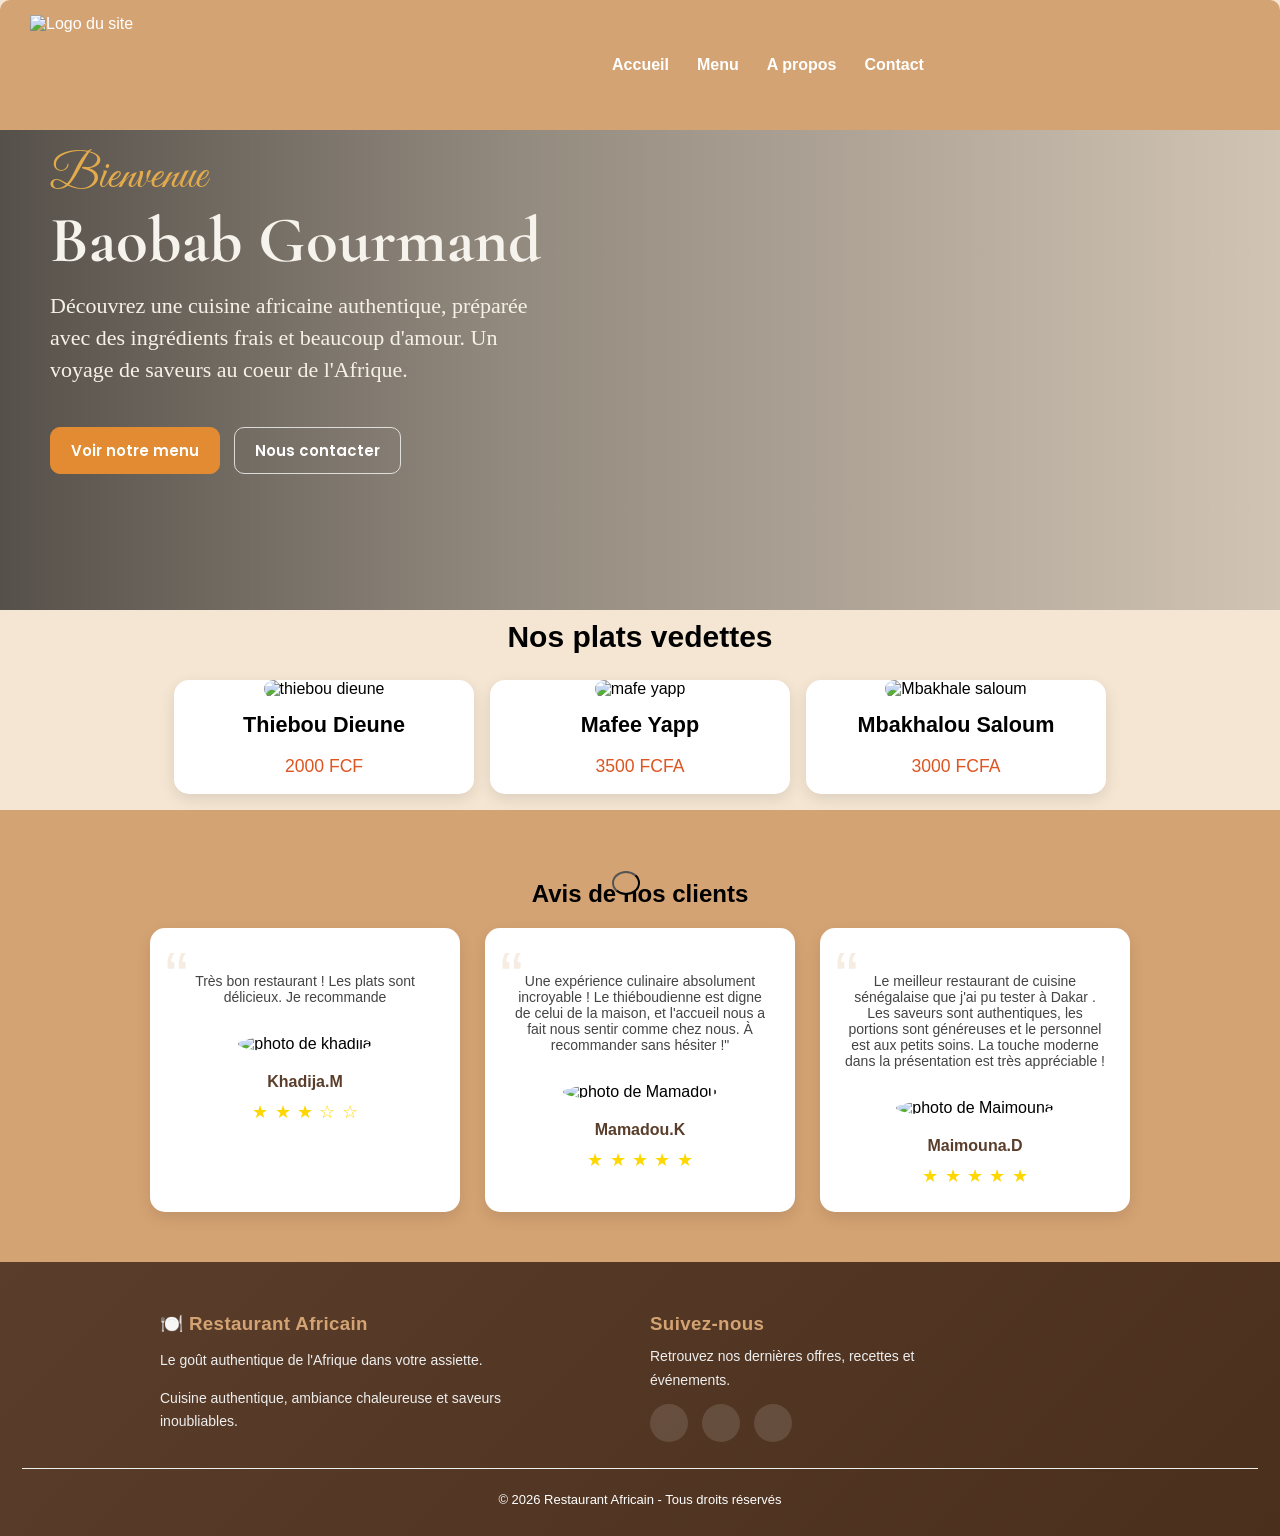
==== index.html @ 463baeea "Add files via upload" ====
<!DOCTYPE html>
<html lang="fr">
<head>
    <meta charset="UTF-8">
    <link rel="stylesheet" href="index.css">
    <link rel="preconnect" href="https://fonts.googleapis.com">
    <link rel="preconnect" href="https://fonts.gstatic.com" crossorigin>
    <link href="https://fonts.googleapis.com/css2?family=Cormorant+Garamond:wght@500;600;700&family=Poppins:wght@400;500;600&family=Great+Vibes&display=swap" rel="stylesheet">
    <meta name="viewport" content="width=device-width, initial-scale=1.0">
    <link href="https://fonts.googleapis.com/icon?family=Material+Icons" rel="stylesheet">
    <title>Restaurant Africain</title>
</head>
<body> 
    <header class="header">
        <div class="logo">
            <img src="images/logo.png" alt="Logo du site"/>
	</div> 
    <nav>
        <a href="index.html">Accueil</a>
        <a href="menu.html">Menu</a>
        <a href="about.html">A propos</a>
        <a href="contact.html">Contact</a>
    </nav>
    </header> 
    <section class="conteneur">
        <div class="presentation">
        <p class="pres">Bienvenue</p>
        <h1 class="pres1">Baobab Gourmand</h1>
        <p class="pres2">Découvrez une cuisine africaine authentique, préparée avec des ingrédients frais et beaucoup d'amour. Un voyage de saveurs au coeur de l'Afrique.</p>
        <div class="hero-actions">
            <a href="menu.html" class="btn-hero btn-primaire">Voir notre menu</a>
            <a href="contact.html" class="btn-hero btn-secondaire">Nous contacter</a>
        </div>
        </div>
    </section>

    <section class="vedettes">
    <h2>Nos plats vedettes</h2>
    <div class="plats">
        <div class="plat">
            <img src="images/thieb.jpg" alt="thiebou dieune">
            <h3>Thiebou Dieune</h3>
            <p>2000 FCF</p>
        </div>

        <div class="plat">
            <img src="images/mafee.jpg" alt="mafe yapp">
            <h3>Mafee Yapp</h3>
            <p>3500 FCFA</p>
        </div>

        <div class="plat">
            <img src="images/mbakhale.jpg" alt="Mbakhale saloum">
            <h3>Mbakhalou Saloum</h3>
            <p>3000 FCFA</p>
        </div>
    </div>
</section>
 <section class="temoignages">
    <h2>Avis de nos clients</h2>

    <div class="container-avis">

        <div class="avis">
            <span class="guillemet">“</span>
            <p>Très bon restaurant ! Les plats sont délicieux. Je recommande</p>
            <img src="images/khadija.jpg" alt="photo de khadija">
            <h4>Khadija.M</h4>
            <div class="etoiles">
               <span>★</span>
               <span>★</span>
               <span>★</span>
               <span>☆</span>
               <span>☆</span>
        </div>
        </div>
        <div class="avis">
            <span class="guillemet">“</span>
            <p>Une expérience culinaire absolument incroyable !
               Le thiéboudienne est digne de celui de la maison, 
               et l'accueil nous a fait nous sentir comme chez nous.
               À recommander sans hésiter !"</p>
            <img src="images/mamadou.jpg" alt="photo de Mamadou">
            <h4>Mamadou.K</h4>
            <div class="etoiles">
                <span>★</span>
                <span>★</span>
                <span>★</span>
                <span>★</span>
               <span>★</span>
          </div>
        </div>
        <div class="avis">
            <span class="guillemet">“</span>
            <p>Le meilleur restaurant de cuisine sénégalaise que j'ai pu tester à Dakar
              . Les saveurs sont authentiques, les portions sont généreuses et le personnel est aux petits soins.
               La touche moderne dans la présentation est très appréciable !</p>
            <img src="images/maimouna.jpg" alt="photo de Maimouna">
            <h4>Maimouna.D</h4>
             <div class="etoiles">
               <span>★</span>
               <span>★</span>
               <span>★</span>
              <span>★</span>
              <span>★</span>
             </div>   
        </div>
    </div>
</section>
<footer class="footer">
  <div class="footer-container footer-small">

    <div class="footer-box footer-brand">
      <h3>🍽️ Restaurant Africain</h3>
      <p>Le goût authentique de l'Afrique dans votre assiette.</p>
      <p class="footer-tagline">Cuisine authentique, ambiance chaleureuse et saveurs inoubliables.</p>
    </div>

    <div class="footer-box footer-social-box">
      <h3>Suivez-nous</h3>
      <p class="footer-social-text">Retrouvez nos dernières offres, recettes et événements.</p>
      <div class="footer-social footer-social-row">
        <a href="#" aria-label="Instagram"><i class="fa-brands fa-instagram"></i></a>
        <a href="#" aria-label="TikTok"><i class="fa-brands fa-tiktok"></i></a>
        <a href="#" aria-label="WhatsApp"><i class="fa-brands fa-whatsapp"></i></a>
      </div>
    </div>
  </div>

  <div class="footer-bottom">
    <p>© 2026 Restaurant Africain - Tous droits réservés</p>
  </div>
 <button id="btnTop" aria-label="Retour en haut">
    <i class="bi bi-arrow-up"></i>
  </button>
</footer>
<script src="js/script.js"></script>
</body>
</html>
---- index.css ----
.header{
    display:flex;
    align-items: center;
    padding: 15px 30px;
    background-color: #d4a373;
    color: white;
    border-radius: 10px  10px 0px 0px;
    min-height: 70px;
    gap: 16px;
    flex-wrap: wrap;
}
body {
    margin: 0;
    font-family: Arial, sans-serif;
   background-color: #f5e6d3;
}
header .logo img {
    height: 100px; 
    width: 250px;
    display: block;
}

.header nav {
    display: flex;
    gap: 28px;
    position: absolute;
    left: 60%;
    transform: translateX(-50%);
}
.header a {
    color: white;
    text-decoration: none;
    font-weight: 600;
}
.pres {
    margin: 0 0 10px;
    color: #e3ab4b;
    font-family: "Great Vibes", cursive;
    font-size: 46px;
    line-height: 1;
    opacity: 0;
    transform: translateY(30px);
    animation: presentation 0.8s ease forwards;
    animation-delay: 0s;
}

.pres1 {
    margin: 0;
    color: #f6f2ec;
    font-family: "Cormorant Garamond", serif;
    font-size: 65px;
    font-weight: 700;
    line-height: 0.95;
    opacity: 0;
    transform: translateY(30px);
    animation: presentation 0.8s ease forwards;
    animation-delay: 0.4s;
}

.pres2 {
    margin-top: 18px;
    color: #f6f1e8;
    max-width: 520px;
    font-family: Georgia, 'Times New Roman', Times, serif;
    font-size: 22px;
    line-height: 1.45;
    opacity: 0;
    transform: translateY(30px);
    animation: presentation 0.8s ease forwards;
    animation-delay: 0.8s;
}

.presentation {
    display: flex;
    flex-direction: column;
    align-items: flex-start;
    justify-content: center;
}

.hero-actions {
    display: flex;
    align-items: center;
    gap: 14px;
    margin-top: 20px;
    opacity: 0;
    transform: translateY(20px);
    animation: presentation 0.8s ease forwards;
    animation-delay: 1s;
}

.btn-hero {
    display: inline-block;
    text-decoration: none;
    font-family: "Poppins", sans-serif;
    font-size: 15px;
    font-weight: 600;
    padding: 11px 20px;
    border-radius: 10px;
    transition: transform 0.2s ease, background-color 0.2s ease, color 0.2s ease;
}

.btn-primaire {
    background: #e28b32;
    color: #ffffff;
    border: 1px solid #e28b32;
}

.btn-secondaire {
    background: transparent;
    color: #ffffff;
    border: 1px solid rgba(255, 255, 255, 0.75);
}

.btn-hero:hover {
    transform: translateY(-1px);
}

.btn-primaire:hover {
    background: #c77526;
    border-color: #c77526;
}

.btn-secondaire:hover {
    background: rgba(255, 255, 255, 0.15);
}

@keyframes presentation {
    to {
        opacity: 1;
        transform: translateY(0);
    }
}
h1{
  font-size: 50px;
}

.header a{
    color: white;
    text-decoration: none;
    margin-left: 0;
    font-weight: 600;

}


.vedettes {
 margin-top: 10px;

}

.vedettes h2 {
    text-align: center;
    font-size: 30px;
    margin-bottom: 12px;
  margin-top:10px;
  margin-bottom: 10px;
}

.conteneur{
    background-image: url("images/plat.jpg");
    background-size: cover;
    background-position: center;
    display: flex;
    color: white;
    position: relative;
    height: 480px;
}
.conteneur::before {
    content: "";
    position: absolute;
    inset: 0;
    background: linear-gradient(90deg, rgba(0, 0, 0, 0.65) 0%, rgba(0, 0, 0, 0.4) 40%, rgba(0, 0, 0, 0.15) 100%);
}
.presentation{
    position: absolute;
    z-index: 1;
    margin-left: 50px;
    margin-top: 24px;
    max-width: 500px;
}


.vedettes .plats {
 display: flex;
    justify-content: center;
    gap: 16px;
    flex-wrap: wrap;  
    padding: 16px;
  
}

.vedettes .plat {
  background-color:white;
  width: 300px;
  border-radius: 15px;
  box-shadow: 0 5px 15px rgba(0,0,0,0.1);
  text-align: center;
  overflow: hidden;
  transition: transform 0.3s;

}
.plat:hover {
  transform: scale(1.05);
}

.vedettes .plat img {
    width: 100%;
    height: 350px;
    object-fit: cover;
    border-radius: 10px;
}

.vedettes .plat h3 {
    font-size: 1.35rem;
    margin-top: 14px;
    margin-bottom: 6px;
}

.vedettes .plat p {
    font-size: 1.1rem;
}

.plat img {
    width: 100%;
    height: 150px;
    object-fit: cover;
    border-radius: 10px;
}

.plat p {
    color: #d52f;
}

.temoignages {
  background-color:#d4a373;
  padding: 50px 20px;
  text-align: center;
}

.avis-section h2 {
  font-size: 30px;
  color: #5a3e2b;
}

.container-avis {
  display: flex;
  justify-content: center;
  gap: 25px;
  flex-wrap: wrap;
}

.avis {
  background: #fff;
  width: 260px;
  padding: 25px;
  border-radius: 15px;
  box-shadow: 0 6px 15px rgba(0,0,0,0.1);
  position: relative;
  transition: transform 0.3s;
}

.avis:hover {
  transform: translateY(-8px);
}

.guillemet {
  font-size: 70px;
  color: #d4a373;
  position: absolute;
  top: 10px;
  left: 15px;
  opacity: 0.2;
}
.avis p {
  font-size: 14px;
  color: #444;
  margin: 20px 0;
}

.avis img {
  width: 60px;
  height: 60px;
  border-radius: 50%;
  object-fit: cover;
  margin: 10px 0;
}

.avis h4 {
  color: #5a3e2b;
  margin: 10px 0;
}

.etoiles span {
  color: gold;
  font-size: 18px;
  margin: 0 1px;
}

.about-section,
.contact-section {
  padding: 40px 20px;
}

.container {
  max-width: 900px;
  margin: 0 auto;
}

@media (max-width: 768px) {
  .header {
    justify-content: center;
    text-align: center;
  }

  h1 {
    margin-right: 0;
    width: 100%;
  }

  nav {
    justify-content: center;
    gap: 8px;
  }

  a {
    margin-left: 0;
  }

  .bienvenue {
    font-size: 34px;
  }
}

.footer {
  background: linear-gradient(135deg, #5a3e2b 0%, #4a2f1c 100%);
  color: white;
  padding: 32px 22px 16px;
}

.footer-container {
  display: flex;
  justify-content: space-between;
  align-items: flex-start;
  flex-wrap: wrap;
  gap: 20px;
  max-width: 960px;
  margin: 0 auto;
}

.footer-box {
  flex: 1 1 280px;
  min-width: 240px;
}

.footer-box h3 {
  margin-bottom: 10px;
  color: #d4a373;
  letter-spacing: 0.02em;
}

.footer-box p,
.footer-box a {
  font-size: 14px;
  color: #eee;
  text-decoration: none;
}

.footer-brand p {
  max-width: 420px;
  line-height: 1.7;
}

.footer-tagline {
  margin-top: 12px;
  color: #f0d2a0;
  font-size: 13px;
  line-height: 1.6;
}

.footer-social-text {
  margin: 0 0 12px;
  max-width: 320px;
  line-height: 1.7;
  color: #f1d9ad;
}

.footer-box ul {
  list-style: none;
  padding: 0;
}

.footer-box li {
  margin: 5px 0;
}

.footer-box a:hover {
  color: #d4a373;
}

.footer-social {
  display: flex;
  align-items: center;
  gap: 14px;
}

.footer-social-row {
  justify-content: flex-start;
}

.footer-social a {
  display: inline-flex;
  align-items: center;
  justify-content: center;
  width: 38px;
  height: 38px;
  border-radius: 50%;
  background: rgba(255, 255, 255, 0.12);
  color: #eee;
  text-decoration: none;
  font-size: 1.1rem;
  transition: background 0.2s ease, transform 0.2s ease;
}

.footer-social a i {
  font-size: 1rem;
}

.footer-social a:hover {
  background: rgba(255, 255, 255, 0.22);
  color: #fff;
  transform: translateY(-1px);
}

.footer-bottom {
  text-align: center;
  margin-top: 20px;
  border-top: 1px solid #eee;
  padding-top: 10px;
  font-size: 13px;
}
#btnTop {
    position: fixed;
    bottom: 5px;
    right: 50%;
    background: #d4a373;
    padding: 10px 12px;
    border-radius: 50%;
    cursor: pointer;
    font-size: 25px;
    
}
#btnTop.visible {opacity: 1; visibility: visible;}
#btnTop:hover{ background: #d4a373;
  transform: translatey(-4px);
}
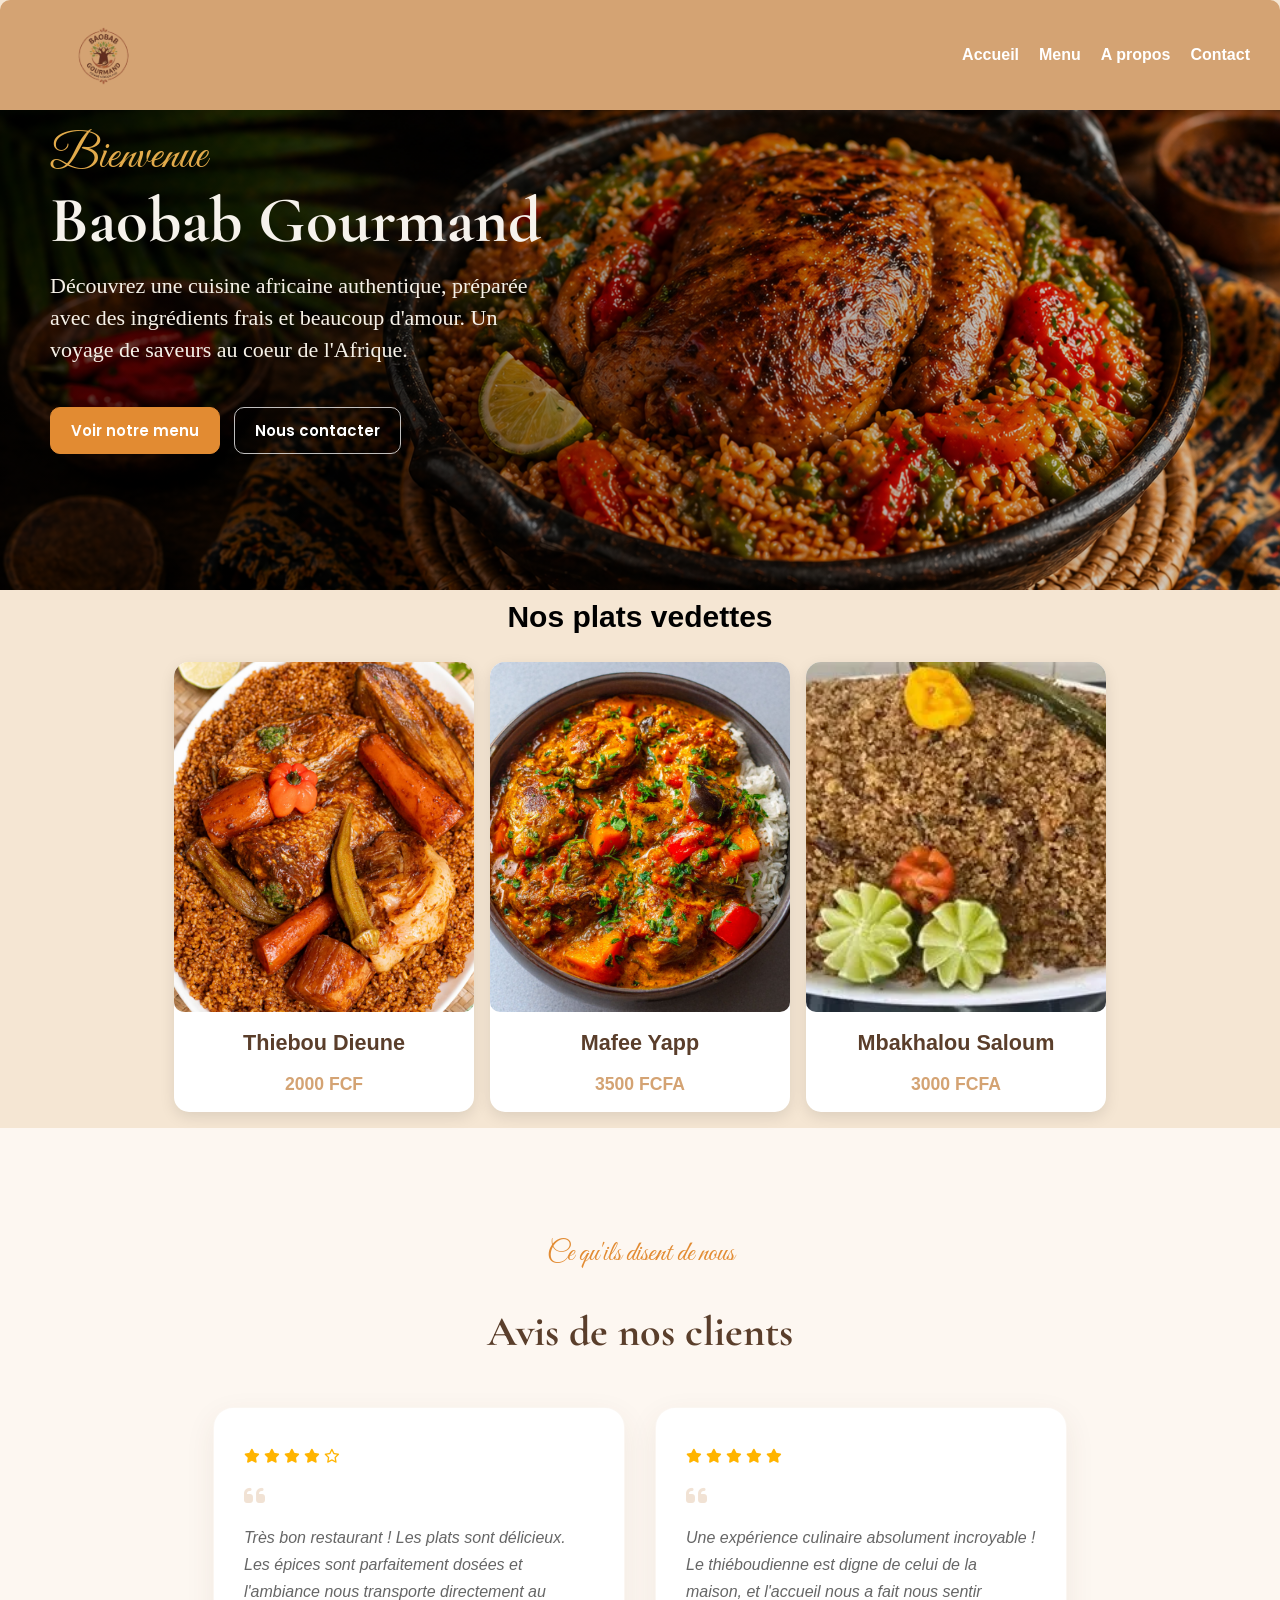
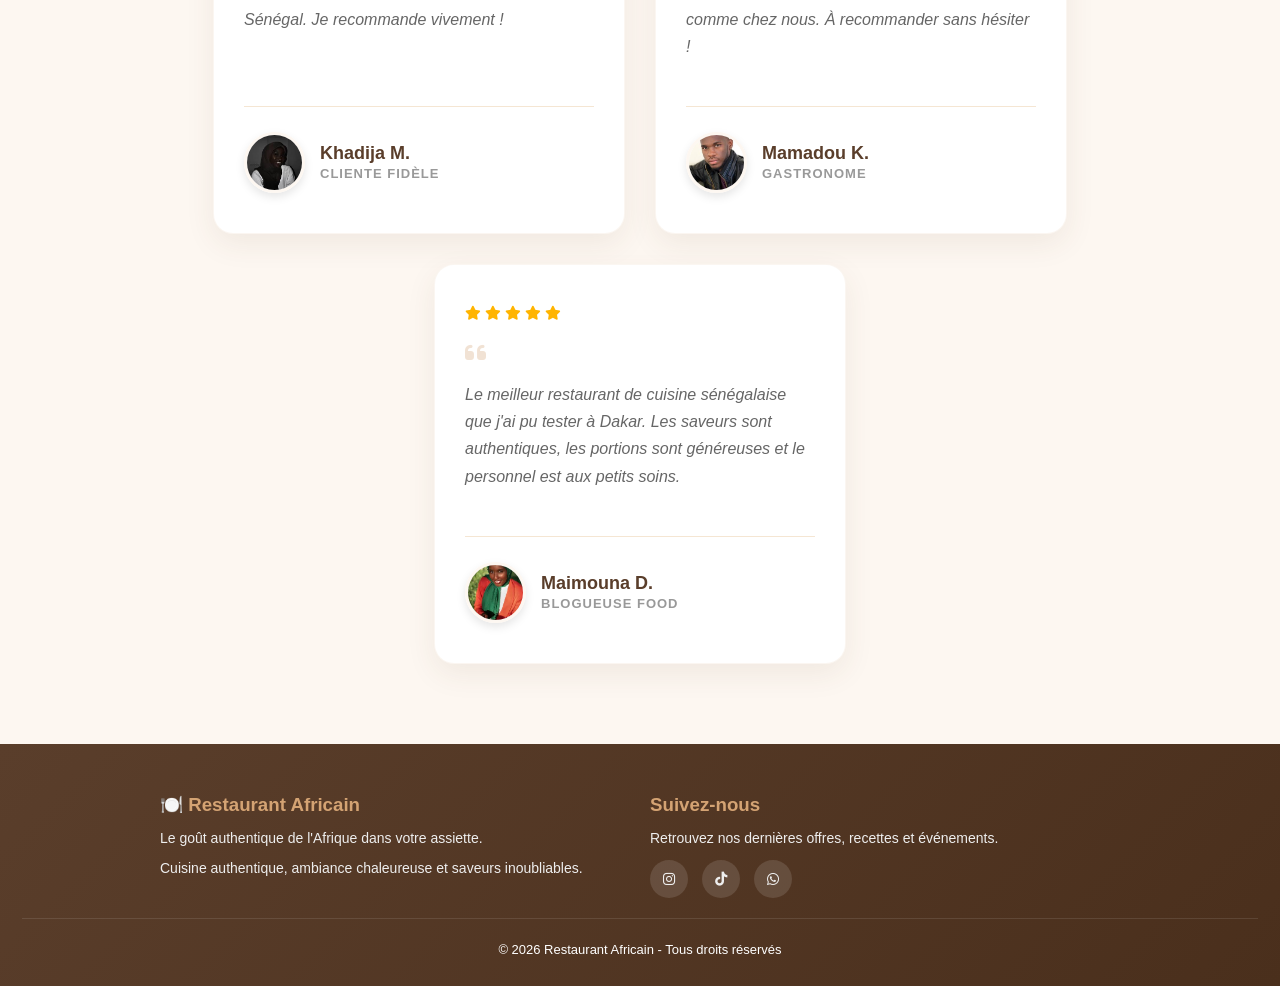
==== commit 990997f2: "fixing all" ====
--- a/index.html
+++ b/index.html
@@ -6,6 +6,8 @@
     <link rel="preconnect" href="https://fonts.googleapis.com">
     <link rel="preconnect" href="https://fonts.gstatic.com" crossorigin>
     <link href="https://fonts.googleapis.com/css2?family=Cormorant+Garamond:wght@500;600;700&family=Poppins:wght@400;500;600&family=Great+Vibes&display=swap" rel="stylesheet">
+    <link rel="stylesheet" href="https://cdnjs.cloudflare.com/ajax/libs/font-awesome/6.5.1/css/all.min.css">
+    <link rel="stylesheet" href="https://cdn.jsdelivr.net/npm/bootstrap-icons@1.11.3/font/bootstrap-icons.min.css">
     <meta name="viewport" content="width=device-width, initial-scale=1.0">
     <link href="https://fonts.googleapis.com/icon?family=Material+Icons" rel="stylesheet">
     <title>Restaurant Africain</title>
@@ -13,7 +15,7 @@
 <body> 
     <header class="header">
         <div class="logo">
-            <img src="images/logo.png" alt="Logo du site"/>
+            <img src="logo.png" alt="Logo du site"/>
 	</div> 
     <nav>
         <a href="index.html">Accueil</a>
@@ -38,72 +40,95 @@
     <h2>Nos plats vedettes</h2>
     <div class="plats">
         <div class="plat">
-            <img src="images/thieb.jpg" alt="thiebou dieune">
+            <img src="thieb.jpg" alt="thiebou dieune">
             <h3>Thiebou Dieune</h3>
             <p>2000 FCF</p>
         </div>
 
         <div class="plat">
-            <img src="images/mafee.jpg" alt="mafe yapp">
+            <img src="mafee.jpg" alt="mafe yapp">
             <h3>Mafee Yapp</h3>
             <p>3500 FCFA</p>
         </div>
 
         <div class="plat">
-            <img src="images/mbakhale.jpg" alt="Mbakhale saloum">
+            <img src="mbakhale.jpg" alt="Mbakhale saloum">
             <h3>Mbakhalou Saloum</h3>
             <p>3000 FCFA</p>
         </div>
     </div>
 </section>
  <section class="temoignages">
-    <h2>Avis de nos clients</h2>
+    <div class="container">
+        <p class="section-subtitle">Ce qu'ils disent de nous</p>
+        <h2 class="section-title">Avis de nos clients</h2>
+        
+        <div class="container-avis">
+            <!-- Avis 1 -->
+            <div class="avis-card">
+                <div class="avis-stars">
+                    <i class="fas fa-star"></i>
+                    <i class="fas fa-star"></i>
+                    <i class="fas fa-star"></i>
+                    <i class="fas fa-star"></i>
+                    <i class="far fa-star"></i>
+                </div>
+                <div class="avis-content">
+                    <i class="fas fa-quote-left"></i>
+                    <p>Très bon restaurant ! Les plats sont délicieux. Les épices sont parfaitement dosées et l'ambiance nous transporte directement au Sénégal. Je recommande vivement !</p>
+                </div>
+                <div class="avis-author">
+                    <img src="khadija.jpg" alt="Khadija M.">
+                    <div class="author-info">
+                        <h4>Khadija M.</h4>
+                        <span>Cliente fidèle</span>
+                    </div>
+                </div>
+            </div>
 
-    <div class="container-avis">
+            <!-- Avis 2 -->
+            <div class="avis-card">
+                <div class="avis-stars">
+                    <i class="fas fa-star"></i>
+                    <i class="fas fa-star"></i>
+                    <i class="fas fa-star"></i>
+                    <i class="fas fa-star"></i>
+                    <i class="fas fa-star"></i>
+                </div>
+                <div class="avis-content">
+                    <i class="fas fa-quote-left"></i>
+                    <p>Une expérience culinaire absolument incroyable ! Le thiéboudienne est digne de celui de la maison, et l'accueil nous a fait nous sentir comme chez nous. À recommander sans hésiter !</p>
+                </div>
+                <div class="avis-author">
+                    <img src="mamadou.jpg" alt="Mamadou K.">
+                    <div class="author-info">
+                        <h4>Mamadou K.</h4>
+                        <span>Gastronome</span>
+                    </div>
+                </div>
+            </div>
 
-        <div class="avis">
-            <span class="guillemet">“</span>
-            <p>Très bon restaurant ! Les plats sont délicieux. Je recommande</p>
-            <img src="images/khadija.jpg" alt="photo de khadija">
-            <h4>Khadija.M</h4>
-            <div class="etoiles">
-               <span>★</span>
-               <span>★</span>
-               <span>★</span>
-               <span>☆</span>
-               <span>☆</span>
-        </div>
-        </div>
-        <div class="avis">
-            <span class="guillemet">“</span>
-            <p>Une expérience culinaire absolument incroyable !
-               Le thiéboudienne est digne de celui de la maison, 
-               et l'accueil nous a fait nous sentir comme chez nous.
-               À recommander sans hésiter !"</p>
-            <img src="images/mamadou.jpg" alt="photo de Mamadou">
-            <h4>Mamadou.K</h4>
-            <div class="etoiles">
-                <span>★</span>
-                <span>★</span>
-                <span>★</span>
-                <span>★</span>
-               <span>★</span>
-          </div>
-        </div>
-        <div class="avis">
-            <span class="guillemet">“</span>
-            <p>Le meilleur restaurant de cuisine sénégalaise que j'ai pu tester à Dakar
-              . Les saveurs sont authentiques, les portions sont généreuses et le personnel est aux petits soins.
-               La touche moderne dans la présentation est très appréciable !</p>
-            <img src="images/maimouna.jpg" alt="photo de Maimouna">
-            <h4>Maimouna.D</h4>
-             <div class="etoiles">
-               <span>★</span>
-               <span>★</span>
-               <span>★</span>
-              <span>★</span>
-              <span>★</span>
-             </div>   
+            <!-- Avis 3 -->
+            <div class="avis-card">
+                <div class="avis-stars">
+                    <i class="fas fa-star"></i>
+                    <i class="fas fa-star"></i>
+                    <i class="fas fa-star"></i>
+                    <i class="fas fa-star"></i>
+                    <i class="fas fa-star"></i>
+                </div>
+                <div class="avis-content">
+                    <i class="fas fa-quote-left"></i>
+                    <p>Le meilleur restaurant de cuisine sénégalaise que j'ai pu tester à Dakar. Les saveurs sont authentiques, les portions sont généreuses et le personnel est aux petits soins.</p>
+                </div>
+                <div class="avis-author">
+                    <img src="maimouna.jpg" alt="Maimouna D.">
+                    <div class="author-info">
+                        <h4>Maimouna D.</h4>
+                        <span>Blogueuse Food</span>
+                    </div>
+                </div>
+            </div>
         </div>
     </div>
 </section>
@@ -134,6 +159,6 @@
     <i class="bi bi-arrow-up"></i>
   </button>
 </footer>
-<script src="js/script.js"></script>
+<script src="script.js"></script>
 </body>
 </html>
--- a/index.css
+++ b/index.css
@@ -1,37 +1,44 @@
-.header{
-    display:flex;
+.header {
+    display: flex;
+    justify-content: space-between;
     align-items: center;
     padding: 15px 30px;
     background-color: #d4a373;
     color: white;
-    border-radius: 10px  10px 0px 0px;
+    border-radius: 10px 10px 0px 0px;
     min-height: 70px;
     gap: 16px;
     flex-wrap: wrap;
 }
+
 body {
     margin: 0;
     font-family: Arial, sans-serif;
-   background-color: #f5e6d3;
-}
+    background-color: #f5e6d3;
+}
+
 header .logo img {
-    height: 100px; 
-    width: 250px;
+    height: 80px;
+    width: auto;
     display: block;
 }
 
 .header nav {
     display: flex;
-    gap: 28px;
-    position: absolute;
-    left: 60%;
-    transform: translateX(-50%);
-}
+    gap: 20px;
+}
+
 .header a {
     color: white;
     text-decoration: none;
     font-weight: 600;
-}
+    transition: color 0.3s;
+}
+
+.header a:hover {
+    color: #5a3e2b;
+}
+
 .pres {
     margin: 0 0 10px;
     color: #e3ab4b;
@@ -130,34 +137,20 @@
         transform: translateY(0);
     }
 }
-h1{
-  font-size: 50px;
-}
-
-.header a{
-    color: white;
-    text-decoration: none;
-    margin-left: 0;
-    font-weight: 600;
-
-}
-
 
 .vedettes {
  margin-top: 10px;
-
 }
 
 .vedettes h2 {
     text-align: center;
     font-size: 30px;
     margin-bottom: 12px;
-  margin-top:10px;
-  margin-bottom: 10px;
+    margin-top:10px;
 }
 
 .conteneur{
-    background-image: url("images/plat.jpg");
+    background-image: url("plat.jpg");
     background-size: cover;
     background-position: center;
     display: flex;
@@ -165,13 +158,15 @@
     position: relative;
     height: 480px;
 }
+
 .conteneur::before {
     content: "";
     position: absolute;
     inset: 0;
     background: linear-gradient(90deg, rgba(0, 0, 0, 0.65) 0%, rgba(0, 0, 0, 0.4) 40%, rgba(0, 0, 0, 0.15) 100%);
 }
-.presentation{
+
+.presentation {
     position: absolute;
     z-index: 1;
     margin-left: 50px;
@@ -179,28 +174,26 @@
     max-width: 500px;
 }
 
-
 .vedettes .plats {
- display: flex;
+    display: flex;
     justify-content: center;
     gap: 16px;
     flex-wrap: wrap;  
     padding: 16px;
-  
 }
 
 .vedettes .plat {
-  background-color:white;
-  width: 300px;
-  border-radius: 15px;
-  box-shadow: 0 5px 15px rgba(0,0,0,0.1);
-  text-align: center;
-  overflow: hidden;
-  transition: transform 0.3s;
-
-}
+    background-color: white;
+    width: 300px;
+    border-radius: 15px;
+    box-shadow: 0 5px 15px rgba(0,0,0,0.1);
+    text-align: center;
+    overflow: hidden;
+    transition: transform 0.3s;
+}
+
 .plat:hover {
-  transform: scale(1.05);
+    transform: scale(1.05);
 }
 
 .vedettes .plat img {
@@ -214,242 +207,261 @@
     font-size: 1.35rem;
     margin-top: 14px;
     margin-bottom: 6px;
+    color: #5a3e2b;
 }
 
 .vedettes .plat p {
     font-size: 1.1rem;
-}
-
-.plat img {
-    width: 100%;
-    height: 150px;
+    color: #d4a373;
+    font-weight: bold;
+}
+.temoignages {
+    background-color: #fdf7f1;
+    padding: 80px 20px;
+    text-align: center;
+}
+
+.section-subtitle {
+    font-family: "Great Vibes", cursive;
+    font-size: 28px;
+    color: #e28b32;
+    margin-bottom: 5px;
+}
+
+.section-title {
+    font-family: "Cormorant Garamond", serif;
+    font-size: 42px;
+    color: #5a3e2b;
+    margin-bottom: 50px;
+    font-weight: 700;
+}
+
+.container-avis {
+    display: flex;
+    justify-content: center;
+    gap: 30px;
+    flex-wrap: wrap;
+    max-width: 1200px;
+    margin: 0 auto;
+}
+
+.avis-card {
+    background: #ffffff;
+    width: 350px;
+    padding: 40px 30px;
+    border-radius: 20px;
+    box-shadow: 0 10px 30px rgba(90, 62, 43, 0.08);
+    display: flex;
+    flex-direction: column;
+    text-align: left;
+    transition: all 0.4s cubic-bezier(0.175, 0.885, 0.32, 1.275);
+    position: relative;
+    border: 1px solid rgba(212, 163, 115, 0.1);
+}
+
+.avis-card:hover {
+    transform: translateY(-12px);
+    box-shadow: 0 20px 40px rgba(90, 62, 43, 0.12);
+    border-color: #d4a373;
+}
+
+.avis-stars {
+    color: #ffb400;
+    margin-bottom: 20px;
+    font-size: 14px;
+}
+
+.avis-content {
+    flex-grow: 1;
+    margin-bottom: 30px;
+    position: relative;
+}
+
+.avis-content i {
+    font-size: 24px;
+    color: #d4a373;
+    opacity: 0.3;
+    margin-bottom: 15px;
+    display: block;
+}
+
+.avis-content p {
+    font-size: 16px;
+    line-height: 1.7;
+    color: #666;
+    font-style: italic;
+}
+
+.avis-author {
+    display: flex;
+    align-items: center;
+    gap: 15px;
+    padding-top: 25px;
+    border-top: 1px solid #f5e6d3;
+}
+
+.avis-author img {
+    width: 55px;
+    height: 55px;
+    border-radius: 50%;
     object-fit: cover;
-    border-radius: 10px;
-}
-
-.plat p {
-    color: #d52f;
-}
-
-.temoignages {
-  background-color:#d4a373;
-  padding: 50px 20px;
-  text-align: center;
-}
-
-.avis-section h2 {
-  font-size: 30px;
-  color: #5a3e2b;
-}
-
-.container-avis {
-  display: flex;
-  justify-content: center;
-  gap: 25px;
-  flex-wrap: wrap;
-}
-
-.avis {
-  background: #fff;
-  width: 260px;
-  padding: 25px;
-  border-radius: 15px;
-  box-shadow: 0 6px 15px rgba(0,0,0,0.1);
-  position: relative;
-  transition: transform 0.3s;
-}
-
-.avis:hover {
-  transform: translateY(-8px);
-}
-
-.guillemet {
-  font-size: 70px;
-  color: #d4a373;
-  position: absolute;
-  top: 10px;
-  left: 15px;
-  opacity: 0.2;
-}
-.avis p {
-  font-size: 14px;
-  color: #444;
-  margin: 20px 0;
-}
-
-.avis img {
-  width: 60px;
-  height: 60px;
-  border-radius: 50%;
-  object-fit: cover;
-  margin: 10px 0;
-}
-
-.avis h4 {
-  color: #5a3e2b;
-  margin: 10px 0;
-}
-
-.etoiles span {
-  color: gold;
-  font-size: 18px;
-  margin: 0 1px;
-}
-
-.about-section,
-.contact-section {
-  padding: 40px 20px;
-}
-
-.container {
-  max-width: 900px;
-  margin: 0 auto;
+    border: 3px solid #fdf7f1;
+    box-shadow: 0 4px 10px rgba(0,0,0,0.1);
+}
+
+.author-info h4 {
+    margin: 0;
+    color: #5a3e2b;
+    font-size: 18px;
+    font-weight: 700;
+}
+
+.author-info span {
+    font-size: 13px;
+    color: #999;
+    text-transform: uppercase;
+    letter-spacing: 1px;
+    font-weight: 600;
 }
 
 @media (max-width: 768px) {
-  .header {
-    justify-content: center;
-    text-align: center;
-  }
-
-  h1 {
-    margin-right: 0;
-    width: 100%;
-  }
-
-  nav {
-    justify-content: center;
-    gap: 8px;
-  }
-
-  a {
-    margin-left: 0;
-  }
-
-  .bienvenue {
-    font-size: 34px;
-  }
+    .section-title {
+        font-size: 34px;
+    }
+    .avis-card {
+        width: 100%;
+        max-width: 400px;
+    }
+}
+
+    max-width: 900px;
+    margin: 0 auto;
+}
+
+@media (max-width: 768px) {
+    .header {
+        flex-direction: column;
+        padding: 15px;
+    }
+
+    .header nav {
+        width: 100%;
+        justify-content: center;
+        gap: 15px;
+    }
+
+    .presentation {
+        margin-left: 20px;
+        margin-right: 20px;
+    }
+
+    .pres1 {
+        font-size: 45px;
+    }
+
+    .pres2 {
+        font-size: 18px;
+    }
+
+    .vedettes .plat {
+        width: 100%;
+    }
 }
 
 .footer {
-  background: linear-gradient(135deg, #5a3e2b 0%, #4a2f1c 100%);
-  color: white;
-  padding: 32px 22px 16px;
+    background: linear-gradient(135deg, #5a3e2b 0%, #4a2f1c 100%);
+    color: white;
+    padding: 32px 22px 16px;
 }
 
 .footer-container {
-  display: flex;
-  justify-content: space-between;
-  align-items: flex-start;
-  flex-wrap: wrap;
-  gap: 20px;
-  max-width: 960px;
-  margin: 0 auto;
+    display: flex;
+    justify-content: space-between;
+    align-items: flex-start;
+    flex-wrap: wrap;
+    gap: 20px;
+    max-width: 960px;
+    margin: 0 auto;
 }
 
 .footer-box {
-  flex: 1 1 280px;
-  min-width: 240px;
+    flex: 1 1 280px;
+    min-width: 240px;
 }
 
 .footer-box h3 {
-  margin-bottom: 10px;
-  color: #d4a373;
-  letter-spacing: 0.02em;
+    margin-bottom: 10px;
+    color: #d4a373;
 }
 
 .footer-box p,
 .footer-box a {
-  font-size: 14px;
-  color: #eee;
-  text-decoration: none;
-}
-
-.footer-brand p {
-  max-width: 420px;
-  line-height: 1.7;
-}
-
-.footer-tagline {
-  margin-top: 12px;
-  color: #f0d2a0;
-  font-size: 13px;
-  line-height: 1.6;
-}
-
-.footer-social-text {
-  margin: 0 0 12px;
-  max-width: 320px;
-  line-height: 1.7;
-  color: #f1d9ad;
-}
-
-.footer-box ul {
-  list-style: none;
-  padding: 0;
-}
-
-.footer-box li {
-  margin: 5px 0;
-}
-
-.footer-box a:hover {
-  color: #d4a373;
+    font-size: 14px;
+    color: #eee;
+    text-decoration: none;
 }
 
 .footer-social {
-  display: flex;
-  align-items: center;
-  gap: 14px;
-}
-
-.footer-social-row {
-  justify-content: flex-start;
+    display: flex;
+    align-items: center;
+    gap: 14px;
 }
 
 .footer-social a {
-  display: inline-flex;
-  align-items: center;
-  justify-content: center;
-  width: 38px;
-  height: 38px;
-  border-radius: 50%;
-  background: rgba(255, 255, 255, 0.12);
-  color: #eee;
-  text-decoration: none;
-  font-size: 1.1rem;
-  transition: background 0.2s ease, transform 0.2s ease;
-}
-
-.footer-social a i {
-  font-size: 1rem;
+    display: inline-flex;
+    align-items: center;
+    justify-content: center;
+    width: 38px;
+    height: 38px;
+    border-radius: 50%;
+    background: rgba(255, 255, 255, 0.12);
+    color: #eee;
+    text-decoration: none;
+    transition: all 0.3s;
 }
 
 .footer-social a:hover {
-  background: rgba(255, 255, 255, 0.22);
-  color: #fff;
-  transform: translateY(-1px);
+    background: rgba(255, 255, 255, 0.22);
+    color: #fff;
+    transform: translateY(-1px);
 }
 
 .footer-bottom {
-  text-align: center;
-  margin-top: 20px;
-  border-top: 1px solid #eee;
-  padding-top: 10px;
-  font-size: 13px;
-}
+    text-align: center;
+    margin-top: 20px;
+    border-top: 1px solid rgba(255,255,255,0.1);
+    padding-top: 10px;
+    font-size: 13px;
+}
+
 #btnTop {
     position: fixed;
-    bottom: 5px;
-    right: 50%;
+    bottom: 20px;
+    right: 20px;
     background: #d4a373;
-    padding: 10px 12px;
+    color: white;
+    width: 45px;
+    height: 45px;
+    border: none;
     border-radius: 50%;
     cursor: pointer;
-    font-size: 25px;
-    
-}
-#btnTop.visible {opacity: 1; visibility: visible;}
-#btnTop:hover{ background: #d4a373;
-  transform: translatey(-4px);
-} 
+    font-size: 20px;
+    display: flex;
+    align-items: center;
+    justify-content: center;
+    box-shadow: 0 4px 10px rgba(0,0,0,0.2);
+    opacity: 0;
+    visibility: hidden;
+    transition: all 0.3s;
+    z-index: 1000;
+}
+
+#btnTop.visible {
+    opacity: 1;
+    visibility: visible;
+}
+
+#btnTop:hover {
+    background: #5a3e2b;
+    transform: translateY(-4px);
+}
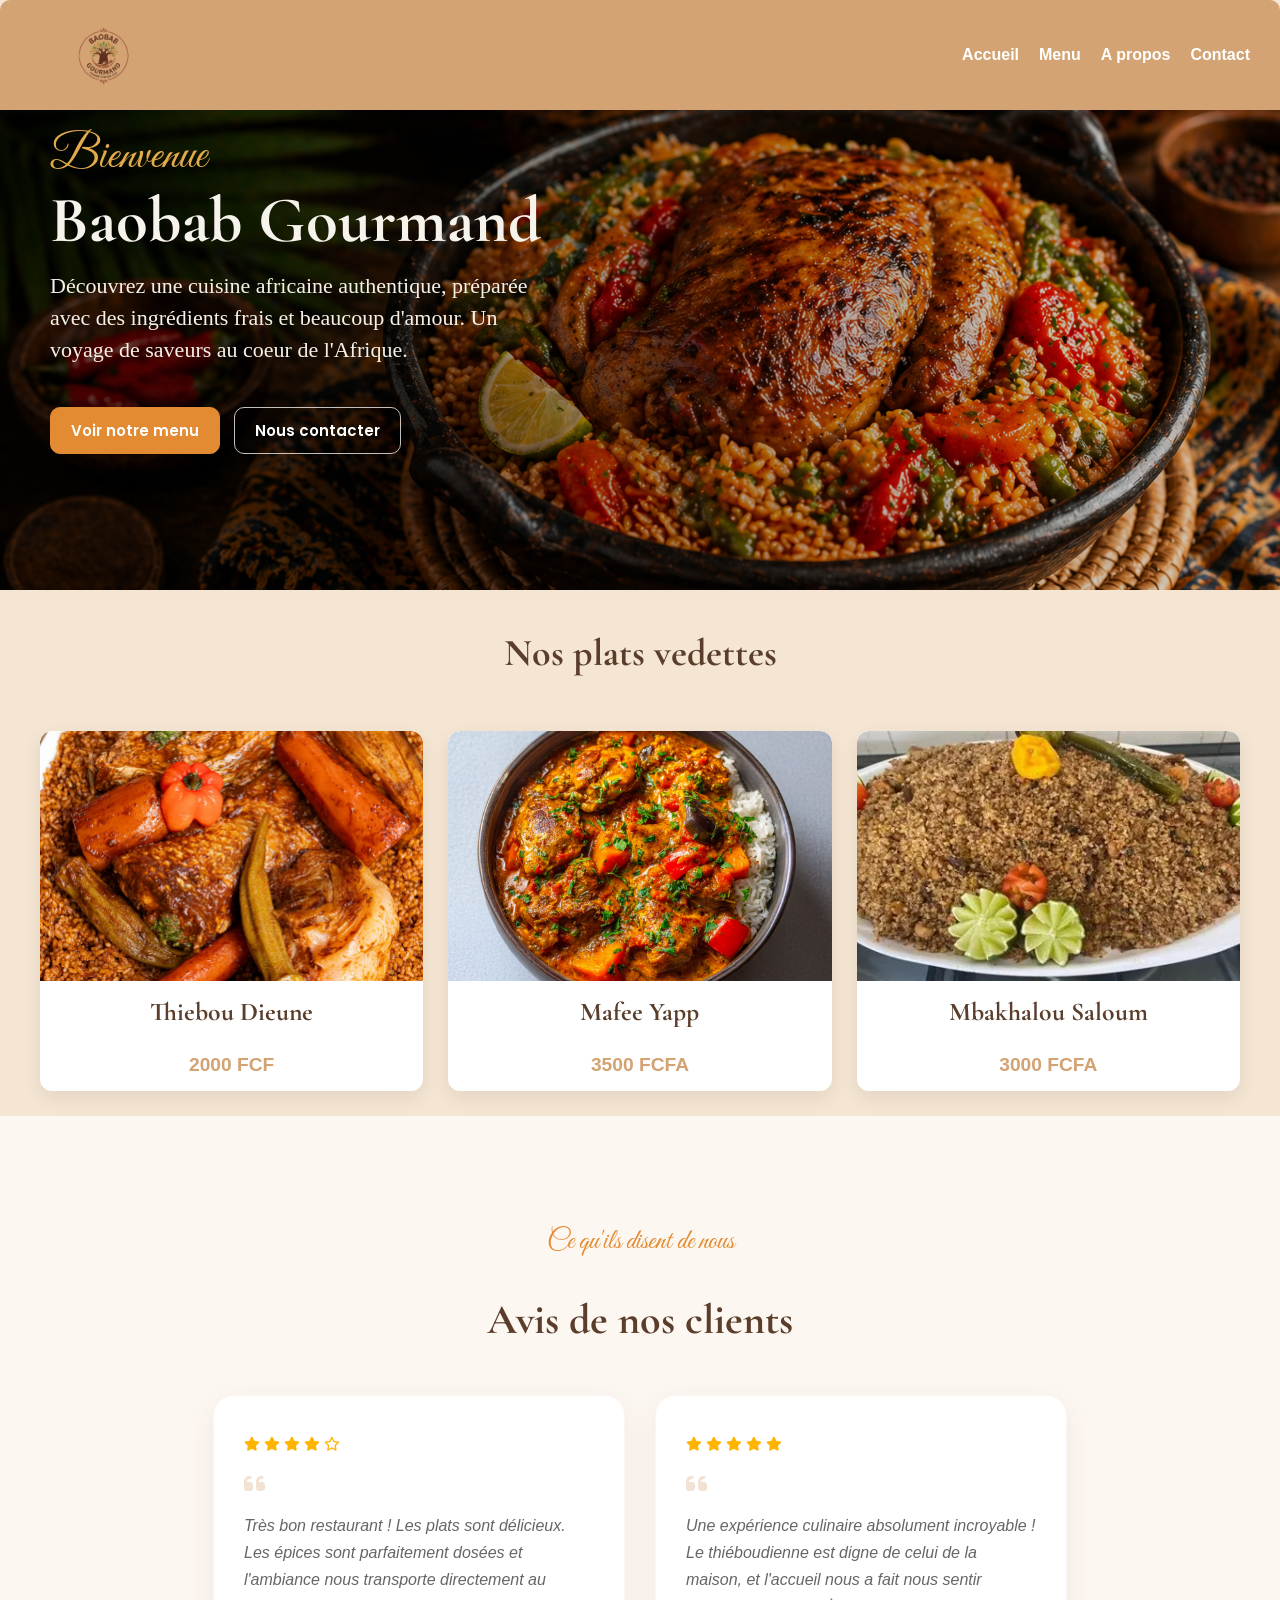
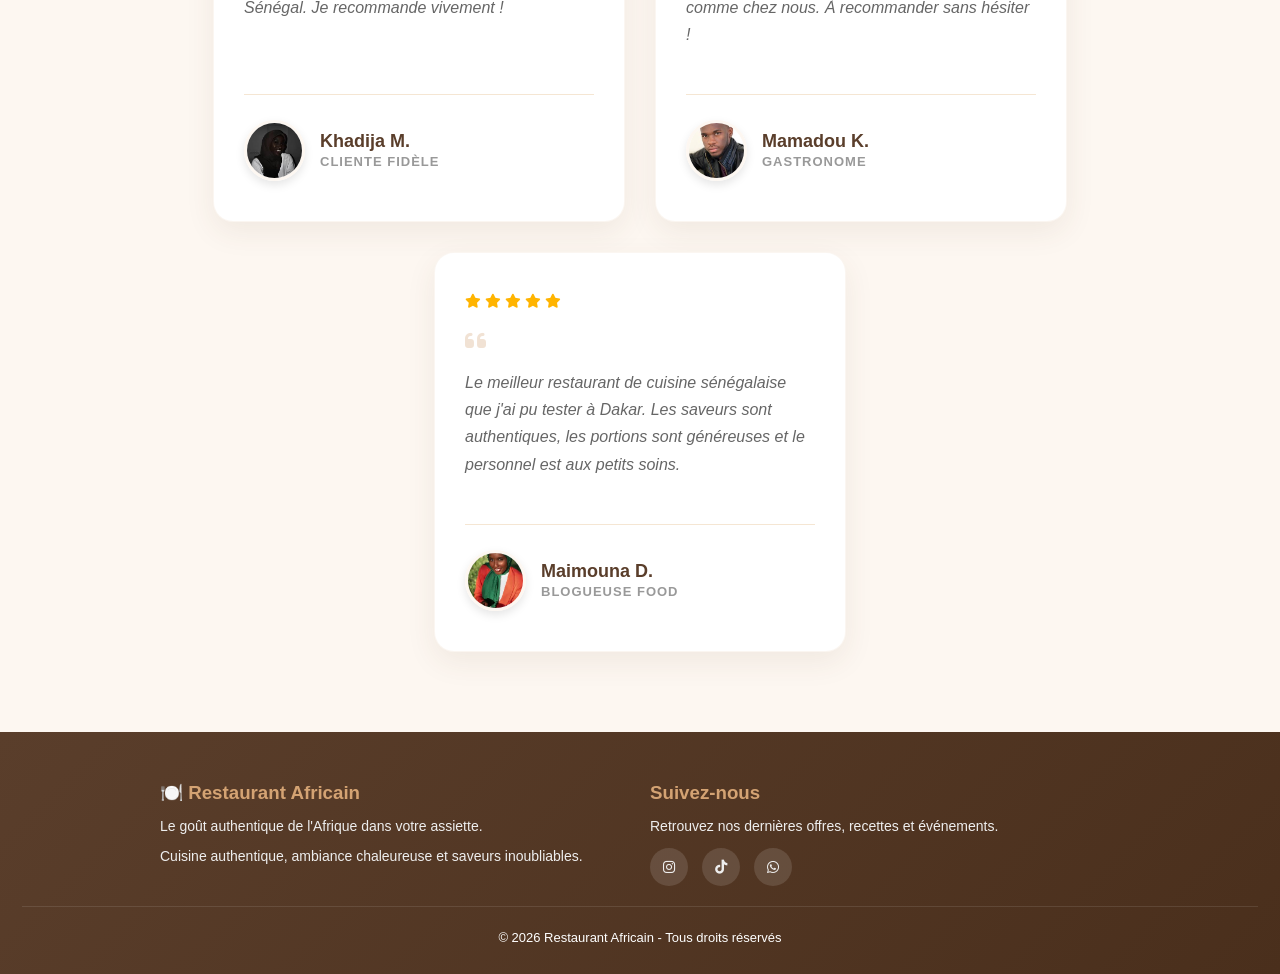
==== commit c23e91d6: "navbar fix" ====
--- a/index.html
+++ b/index.html
@@ -40,21 +40,42 @@
     <h2>Nos plats vedettes</h2>
     <div class="plats">
         <div class="plat">
-            <img src="thieb.jpg" alt="thiebou dieune">
-            <h3>Thiebou Dieune</h3>
-            <p>2000 FCF</p>
+            <div class="plat-image-container">
+                <img src="thieb.jpg" alt="thiebou dieune">
+                <div class="plat-overlay">
+                    <span class="plat-overlay-text">Voir Détails</span>
+                </div>
+            </div>
+            <div class="plat-info">
+                <h3>Thiebou Dieune</h3>
+                <p>2000 FCF</p>
+            </div>
         </div>
 
         <div class="plat">
-            <img src="mafee.jpg" alt="mafe yapp">
-            <h3>Mafee Yapp</h3>
-            <p>3500 FCFA</p>
+            <div class="plat-image-container">
+                <img src="mafee.jpg" alt="mafe yapp">
+                <div class="plat-overlay">
+                    <span class="plat-overlay-text">Voir Détails</span>
+                </div>
+            </div>
+            <div class="plat-info">
+                <h3>Mafee Yapp</h3>
+                <p>3500 FCFA</p>
+            </div>
         </div>
 
         <div class="plat">
-            <img src="mbakhale.jpg" alt="Mbakhale saloum">
-            <h3>Mbakhalou Saloum</h3>
-            <p>3000 FCFA</p>
+            <div class="plat-image-container">
+                <img src="mbakhale.jpg" alt="Mbakhale saloum">
+                <div class="plat-overlay">
+                    <span class="plat-overlay-text">Voir Détails</span>
+                </div>
+            </div>
+            <div class="plat-info">
+                <h3>Mbakhalou Saloum</h3>
+                <p>3000 FCFA</p>
+            </div>
         </div>
     </div>
 </section>
--- a/index.css
+++ b/index.css
@@ -144,11 +144,33 @@
 
 .vedettes h2 {
     text-align: center;
-    font-size: 30px;
-    margin-bottom: 12px;
-    margin-top:10px;
-}
-
+    font-family: "Cormorant Garamond", serif;
+    font-size: 38px;
+    color: #5a3e2b;
+    margin-bottom: 30px;
+    margin-top: 40px;
+    font-weight: 700;
+}
+
+@media (min-width: 1200px) {
+    .vedettes .plats {
+        grid-template-columns: repeat(4, 1fr);
+    }
+}
+
+@media (max-width: 768px) {
+    .vedettes h2 {
+        font-size: 32px;
+        margin-top: 30px;
+    }
+    .vedettes .plats {
+        padding: 15px;
+    }
+    .vedettes .plat {
+        max-width: 350px;
+        margin: 0 auto;
+    }
+}
 .conteneur{
     background-image: url("plat.jpg");
     background-size: cover;
@@ -175,45 +197,97 @@
 }
 
 .vedettes .plats {
-    display: flex;
-    justify-content: center;
-    gap: 16px;
-    flex-wrap: wrap;  
-    padding: 16px;
+    display: grid;
+    grid-template-columns: repeat(auto-fit, minmax(280px, 1fr));
+    gap: 25px;
+    padding: 25px;
+    max-width: 1200px;
+    margin: 0 auto;
 }
 
 .vedettes .plat {
     background-color: white;
-    width: 300px;
-    border-radius: 15px;
-    box-shadow: 0 5px 15px rgba(0,0,0,0.1);
+    border-radius: 12px;
+    box-shadow: 0 7px 20px rgba(0,0,0,0.08);
     text-align: center;
     overflow: hidden;
-    transition: transform 0.3s;
+    transition: transform 0.4s ease, box-shadow 0.4s ease;
+    display: flex;
+    flex-direction: column;
+    justify-content: space-between;
 }
 
 .plat:hover {
-    transform: scale(1.05);
+    transform: translateY(-8px);
+    box-shadow: 0 12px 25px rgba(0,0,0,0.15);
+}
+
+.vedettes .plat-image-container {
+    position: relative;
+    width: 100%;
+    height: 250px; /* Fixed height for consistency */
+    overflow: hidden;
 }
 
 .vedettes .plat img {
     width: 100%;
-    height: 350px;
+    height: 100%;
     object-fit: cover;
-    border-radius: 10px;
+    border-radius: 12px 12px 0 0; /* Apply border-radius to top corners */
+    transition: transform 0.4s ease;
+}
+
+.vedettes .plat:hover img {
+    transform: scale(1.05);
+}
+
+.vedettes .plat-overlay {
+    position: absolute;
+    top: 0;
+    left: 0;
+    width: 100%;
+    height: 100%;
+    background: rgba(0, 0, 0, 0.4);
+    display: flex;
+    justify-content: center;
+    align-items: center;
+    opacity: 0;
+    transition: opacity 0.4s ease;
+}
+
+.vedettes .plat:hover .plat-overlay {
+    opacity: 1;
+}
+
+.vedettes .plat-overlay-text {
+    color: white;
+    font-size: 1.2rem;
+    font-weight: 600;
+    text-shadow: 0 0 8px rgba(0,0,0,0.7);
+}
+
+.vedettes .plat-info {
+    padding: 15px;
+    flex-grow: 1;
+    display: flex;
+    flex-direction: column;
+    justify-content: space-between;
 }
 
 .vedettes .plat h3 {
-    font-size: 1.35rem;
-    margin-top: 14px;
-    margin-bottom: 6px;
+    font-family: "Cormorant Garamond", serif;
+    font-size: 1.6rem;
+    margin-top: 0;
+    margin-bottom: 8px;
     color: #5a3e2b;
 }
 
 .vedettes .plat p {
-    font-size: 1.1rem;
+    font-family: "Poppins", sans-serif;
+    font-size: 1.2rem;
     color: #d4a373;
-    font-weight: bold;
+    font-weight: 700;
+    margin-bottom: 0;
 }
 .temoignages {
     background-color: #fdf7f1;
